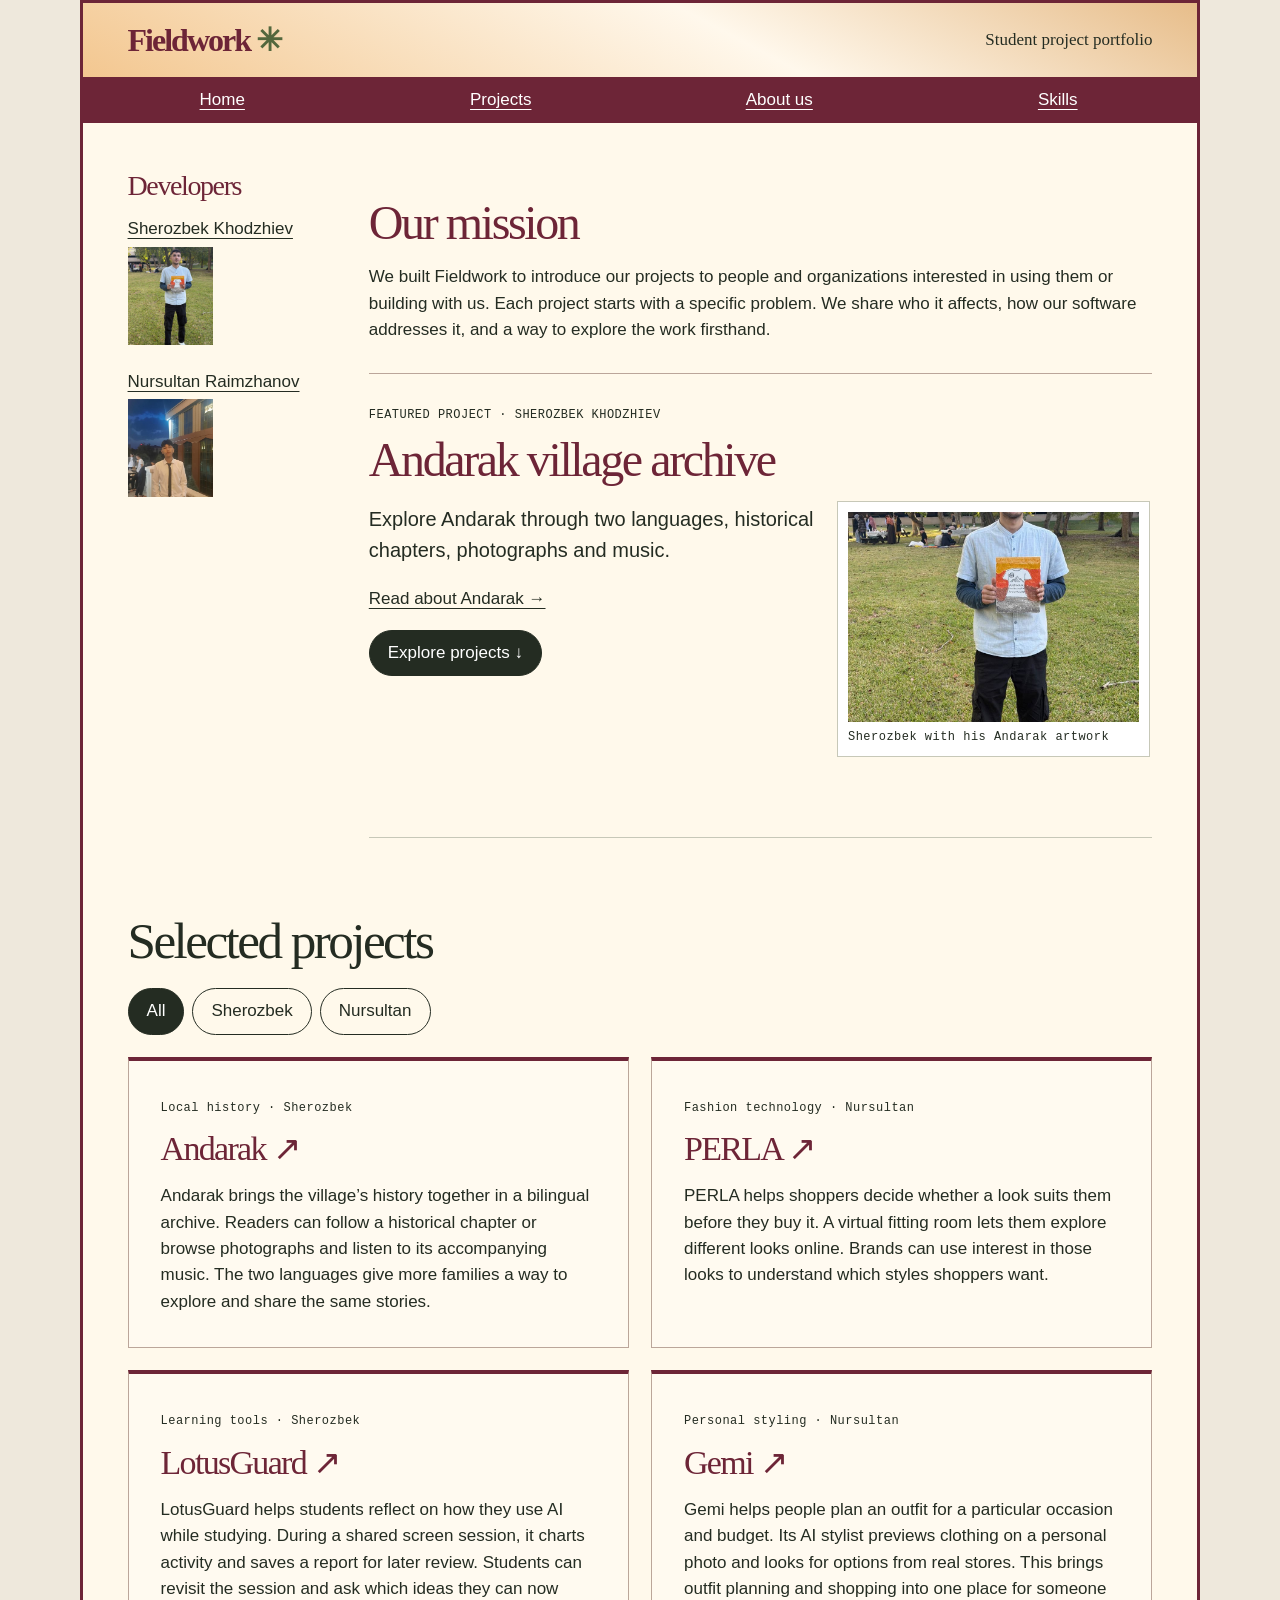
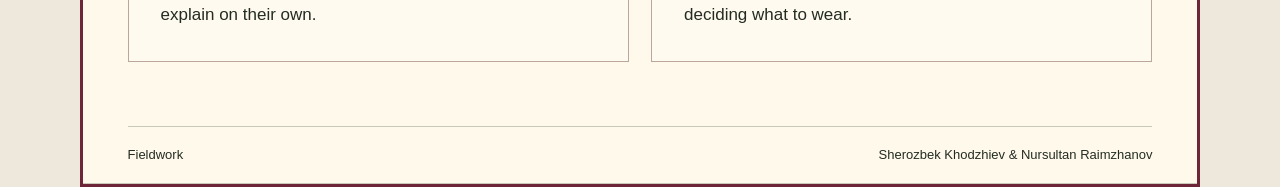
==== index.html @ 86f63195 "Introduce Fieldwork’s mission and unify the four project profiles" ====
<!DOCTYPE html>
<html lang="en">
 <head>
  <meta charset="utf-8"/>
  <meta content="width=device-width, initial-scale=1" name="viewport"/>
  <title>
   Student project portfolio | Fieldwork
  </title>
  <link href="normalize.css" rel="stylesheet"/>
  <link href="slicknav.css" rel="stylesheet"/>
  <link href="style.css?v=3" rel="stylesheet"/>
  <script defer="" src="jquery.min.js">
  </script>
  <script defer="" src="jquery.slicknav.min.js">
  </script>
  <script defer="" src="app.js?v=2">
  </script>
 </head>
 <body>
  <header>
   <a class="brand" href="index.html">
    Fieldwork
    <span>
     ✳
    </span>
   </a>
   <p>
    Student project portfolio
   </p>
  </header>
  <nav aria-label="Mobile navigation" id="mobile_menu">
  </nav>
  <nav aria-label="Main" class="class-nav">
   <ul id="nav_menu">
    <li>
     <a href="index.html">
      Home
     </a>
    </li>
    <li>
     <a href="index.html#projects">
      Projects
     </a>
     <ul>
      <li>
       <a href="andarak.html">
        Andarak
       </a>
      </li>
      <li>
       <a href="perla.html">
        PERLA
       </a>
      </li>
      <li>
       <a href="lotus.html">
        LotusGuard
       </a>
      </li>
      <li>
       <a href="gimi.html">
        Gemi
       </a>
      </li>
     </ul>
    </li>
    <li>
     <a href="about.html">
      About us
     </a>
    </li>
    <li>
     <a href="about.html#skills">
      Skills
     </a>
    </li>
   </ul>
  </nav>
  <main>
   <div class="class-layout">
    <aside class="directory">
     <h2>
      Developers
     </h2>
     <a href="about.html">
      Sherozbek Khodzhiev
     </a>
     <img alt="Sherozbek" src="assets/sheroz.jpg"/>
     <a href="about.html#nursultan">
      Nursultan Raimzhanov
     </a>
     <img alt="Nursultan" src="assets/nursultan.jpg"/>
    </aside>
    <section class="hero">
     <div class="mission">
      <h1>
       Our mission
      </h1>
      <p>
       We built Fieldwork to introduce our projects to people and organizations interested in using them or building with us. Each project starts with a specific problem. We share who it affects, how our software addresses it, and a way to explore the work firsthand.
      </p>
     </div>
     <p class="eyebrow">
      Featured project · Sherozbek Khodzhiev
     </p>
     <article>
      <h2>
       Andarak village archive
      </h2>
      <figure>
       <img alt="Sherozbek holding a painting of Andarak" src="assets/sheroz.jpg"/>
       <figcaption>
        Sherozbek with his Andarak artwork
       </figcaption>
      </figure>
      <p class="intro">
       Explore Andarak through two languages, historical chapters, photographs and music.
      </p>
      <p>
       <a href="andarak.html">
        Read about Andarak →
       </a>
      </p>
      <a class="button" href="#projects">
       Explore projects ↓
      </a>
     </article>
    </section>
   </div>
   <section id="projects">
    <h2>
     Selected projects
    </h2>
    <div aria-label="Filter projects by author" class="filters">
     <button aria-pressed="true">
      All
     </button>
     <button aria-pressed="false">
      Sherozbek
     </button>
     <button aria-pressed="false">
      Nursultan
     </button>
    </div>
    <div class="grid">
     <article class="project-card" data-owner="Sherozbek">
      <small>
       Local history · Sherozbek
      </small>
      <h3>
       <a href="andarak.html">
        Andarak ↗
       </a>
      </h3>
      <p>
       Andarak brings the village’s history together in a bilingual archive. Readers can follow a historical chapter or browse photographs and listen to its accompanying music. The two languages give more families a way to explore and share the same stories.
      </p>
     </article>
     <article class="project-card" data-owner="Nursultan">
      <small>
       Fashion technology · Nursultan
      </small>
      <h3>
       <a href="perla.html">
        PERLA ↗
       </a>
      </h3>
      <p>
       PERLA helps shoppers decide whether a look suits them before they buy it. A virtual fitting room lets them explore different looks online. Brands can use interest in those looks to understand which styles shoppers want.
      </p>
     </article>
     <article class="project-card" data-owner="Sherozbek">
      <small>
       Learning tools · Sherozbek
      </small>
      <h3>
       <a href="lotus.html">
        LotusGuard ↗
       </a>
      </h3>
      <p>
       LotusGuard helps students reflect on how they use AI while studying. During a shared screen session, it charts activity and saves a report for later review. Students can revisit the session and ask which ideas they can now explain on their own.
      </p>
     </article>
     <article class="project-card" data-owner="Nursultan">
      <small>
       Personal styling · Nursultan
      </small>
      <h3>
       <a href="gimi.html">
        Gemi ↗
       </a>
      </h3>
      <p>
       Gemi helps people plan an outfit for a particular occasion and budget. Its AI stylist previews clothing on a personal photo and looks for options from real stores. This brings outfit planning and shopping into one place for someone deciding what to wear.
      </p>
     </article>
    </div>
   </section>
  </main>
  <footer>
   Fieldwork
   <span>
    Sherozbek Khodzhiev &amp; Nursultan Raimzhanov
   </span>
  </footer>
 </body>
</html>
---- style.css ----
:root { color-scheme: light; --ink: #242c22; --paper: #f6f4e9; --line: #c7c8b8; }
* { box-sizing: border-box; }
body { margin: auto; max-width: 1260px; padding: 0 clamp(18px,5vw,70px); color: var(--ink); background: var(--paper); font: 17px/1.55 'Helvetica Neue',Arial,sans-serif; }
header, nav, footer, .filters { display: flex; gap: 1rem; align-items: center; }
header, footer { justify-content: space-between; border-bottom: 1px solid var(--line); padding: 18px 0; }
.brand { font: bold 32px Georgia,serif; letter-spacing: -2px; }
.brand span, em { color: #53673d; }
a { color: inherit; text-underline-offset: 4px; }
header a, .button, .cover, h3 a { text-decoration: none; }
a:hover, nav a:focus { text-decoration: underline; }
.hero, .slide { display: grid; grid-template-columns: 1.3fr 1fr; gap: 6%; align-items: center; }
section { padding: clamp(34px,5vw,70px) 0; border-bottom: 1px solid var(--line); }
h1,h2,h3 { font: normal 1em/1 Georgia,serif; margin: .25em 0; letter-spacing: -.05em; }
h1 { font-size: clamp(58px,7vw,100px); }
h2 { font-size: clamp(38px,4vw,58px); }
h3 { font-size: 34px; }
.eyebrow, small, figcaption { font: 12px/1.5 'Courier New',monospace; letter-spacing: .04em; }
.eyebrow { text-transform: uppercase; }
.intro { font-size: 20px; max-width: 54ch; }
figure { margin: 0; padding: 10px; background: white; border: 1px solid var(--line); transform: rotate(2deg); }
figure img { width: 100%; height: clamp(240px,26vw,355px); object-fit: cover; object-position: center 40%; display: block; }
figcaption { padding-top: 6px; }
.button, button { display: inline-block; border: 1px solid var(--ink); border-radius: 30px; padding: 9px 18px; font: inherit; cursor: pointer; }
.button, button[aria-pressed=true] { background: var(--ink); color: white; }
button { color: var(--ink); background: transparent; }
.filters { margin: 22px 0; flex-wrap: wrap; gap: 8px; }
.grid { display: grid; grid-template-columns: repeat(3,1fr); gap: 22px; }
.art { aspect-ratio: 1.65; display: grid; place-content: center; place-items: center; border: 1px solid #0002; margin-bottom: 12px; overflow: hidden; }
.art span { font: italic clamp(32px,4vw,60px) Georgia,serif; letter-spacing: -.07em; }
.art i { font: 12px monospace; text-transform: uppercase; }
.andarak { background: repeating-radial-gradient(ellipse at 0% 140%,transparent 0 13px,#ffffff30 14px 15px),#bbcc91; }
.perla { background: linear-gradient(140deg,#e4c2bc,#f5ded7 44%,#bb928b); color: #4d2d34; }
.lotus { background: repeating-linear-gradient(0deg,transparent 0 22px,#ffffff22 23px 24px),#b4cdcd; }
.story { max-width: 780px; margin: auto; }
.story .art { max-height: 260px; }
.story h2 { margin-top: .8em; }
.slide { margin-top: 32px; grid-template-columns: minmax(160px,320px) 1fr; }
.slide img { width: 100%; height: 325px; object-fit: cover; object-position: center 32%; }
table { border-collapse: collapse; width: 100%; }
td, th { padding: 14px 5px; border-bottom: 1px solid var(--line); text-align: left; }
footer { font-size: 13px; }
:focus-visible { outline: 3px solid #925120; outline-offset: 3px; }
@media(max-width: 700px) {
  .hero,.grid,.slide { grid-template-columns: 1fr; gap: 20px; }
  .brand { font-size: 27px; }
  nav { font-size: 14px; gap: 10px; }
  figure { transform: none; }
  .slide img { max-width: 360px; }
}

.film { display: block; width: 100%; aspect-ratio: 16 / 9; border: 0; background: var(--ink); }

/* The framed masthead, navigation band and people sidebar follow Town Hall. */
body { max-width: 1120px; padding: 0; border: 3px solid #6d2537; background: #fff9eb; }
html { background: #eee8dc; }
header { padding: 18px 4%; background: linear-gradient(28deg,#f3c790,#fff8ec 58%,#e7bd8a); border: 0; }
header .brand { color: #6d2537; }
header p { margin: 0; font-family: Georgia,serif; }
main,footer { padding-inline: 4%; }
.class-nav { display: block; background: #6d2537; color: white; }
#nav_menu, #nav_menu ul { list-style: none; padding: 0; margin: 0; }
#nav_menu { display: flex; }
#nav_menu li { position: relative; flex: 1; }
#nav_menu a { display: block; padding: 10px 14px; text-align: center; }
#nav_menu ul { display: none; position: absolute; z-index: 2; background: #6d2537; min-width: 100%; }
#nav_menu li:hover > ul, #nav_menu li:focus-within > ul { display: block; }
#mobile_menu { display: none; }
.class-layout { display: grid; grid-template-columns: 190px 1fr; gap: 5%; }
.directory { padding-top: 42px; }
.directory h2 { font-size: 28px; color: #6d2537; }
.directory a { display: block; margin: 16px 0 4px; }
.directory img { width: 85px; height: 98px; object-fit: cover; object-position: center 30%; }
.hero { display: block; }
.hero figure { float: right; width: 40%; margin: 5px 2px 16px 22px; transform: none; }
.hero figure img { height: 210px; }
.hero::after { content: ''; display: block; clear: both; }
.hero h1 { font-size: clamp(39px,5vw,66px); color: #6d2537; }
@media (max-width: 700px) {
  #mobile_menu { display: block; }
  #mobile_menu:has(.slicknav_menu) + .class-nav { display: none; }
  .slicknav_menu { background: #6d2537; }
  .class-layout { display: flex; flex-direction: column-reverse; gap: 0; }
  .directory { padding: 20px 0; }
  .hero figure { width: 46%; }
  header p { font-size: 14px; }
}

.mission { margin-bottom: 2rem; border-bottom: 1px solid #bba69a; padding-bottom: .8rem; }
.hero .mission h1, .hero article h2 { font-size: clamp(32px,4vw,48px); color: #6d2537; }
.grid { grid-template-columns: repeat(2,minmax(0,1fr)); grid-auto-rows: 1fr; }
.project-card { background: #fffaf0; border: 1px solid #bba69a; border-top: 4px solid #6d2537; padding: clamp(18px,3vw,32px); }
.project-card h3 { color: #6d2537; margin: .4em 0; }
.project-card p { margin-bottom: 0; }
@media(max-width:700px) { .grid { grid-template-columns: 1fr; grid-auto-rows: auto; } }
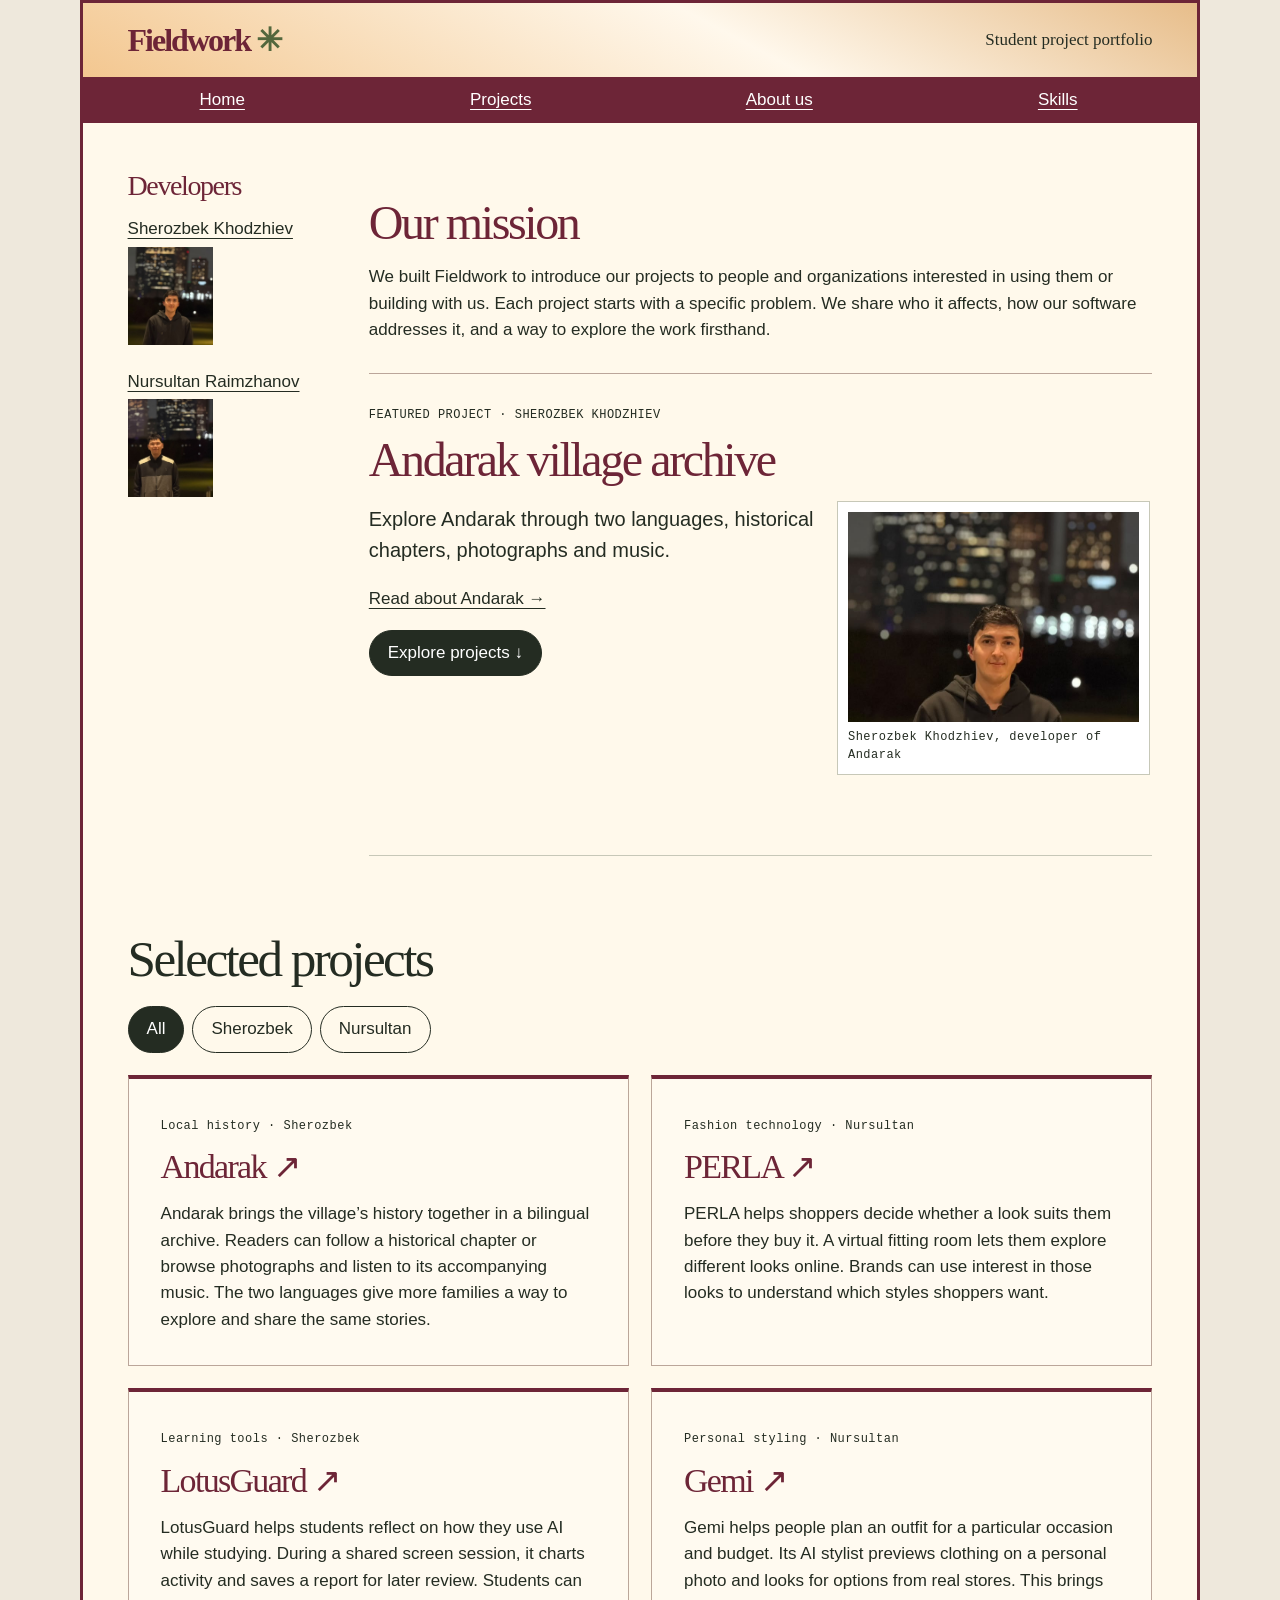
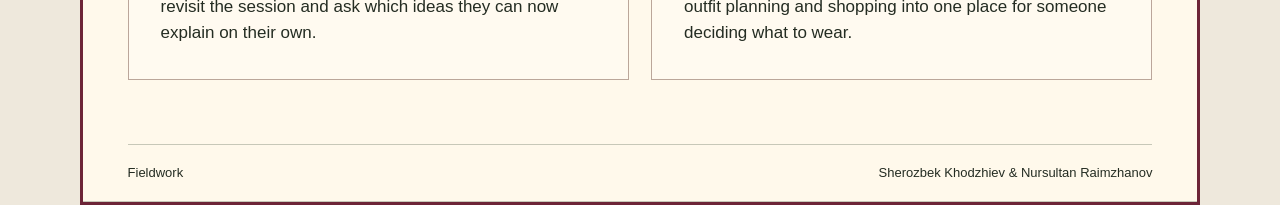
==== commit 85b5b212: "Replace developer portraits, remove team photo and add Gemi skills" ====
--- a/index.html
+++ b/index.html
@@ -13,7 +13,7 @@
   </script>
   <script defer="" src="jquery.slicknav.min.js">
   </script>
-  <script defer="" src="app.js?v=2">
+  <script defer="" src="app.js?v=3">
   </script>
  </head>
  <body>
@@ -85,11 +85,11 @@
      <a href="about.html">
       Sherozbek Khodzhiev
      </a>
-     <img alt="Sherozbek" src="assets/sheroz.jpg"/>
+     <img alt="Sherozbek" src="assets/sheroz.jpg?v=2"/>
      <a href="about.html#nursultan">
       Nursultan Raimzhanov
      </a>
-     <img alt="Nursultan" src="assets/nursultan.jpg"/>
+     <img alt="Nursultan" src="assets/nursultan.jpg?v=2"/>
     </aside>
     <section class="hero">
      <div class="mission">
@@ -108,9 +108,9 @@
        Andarak village archive
       </h2>
       <figure>
-       <img alt="Sherozbek holding a painting of Andarak" src="assets/sheroz.jpg"/>
+       <img alt="Portrait of Sherozbek Khodzhiev" src="assets/sheroz.jpg?v=2"/>
        <figcaption>
-        Sherozbek with his Andarak artwork
+        Sherozbek Khodzhiev, developer of Andarak
        </figcaption>
       </figure>
       <p class="intro">
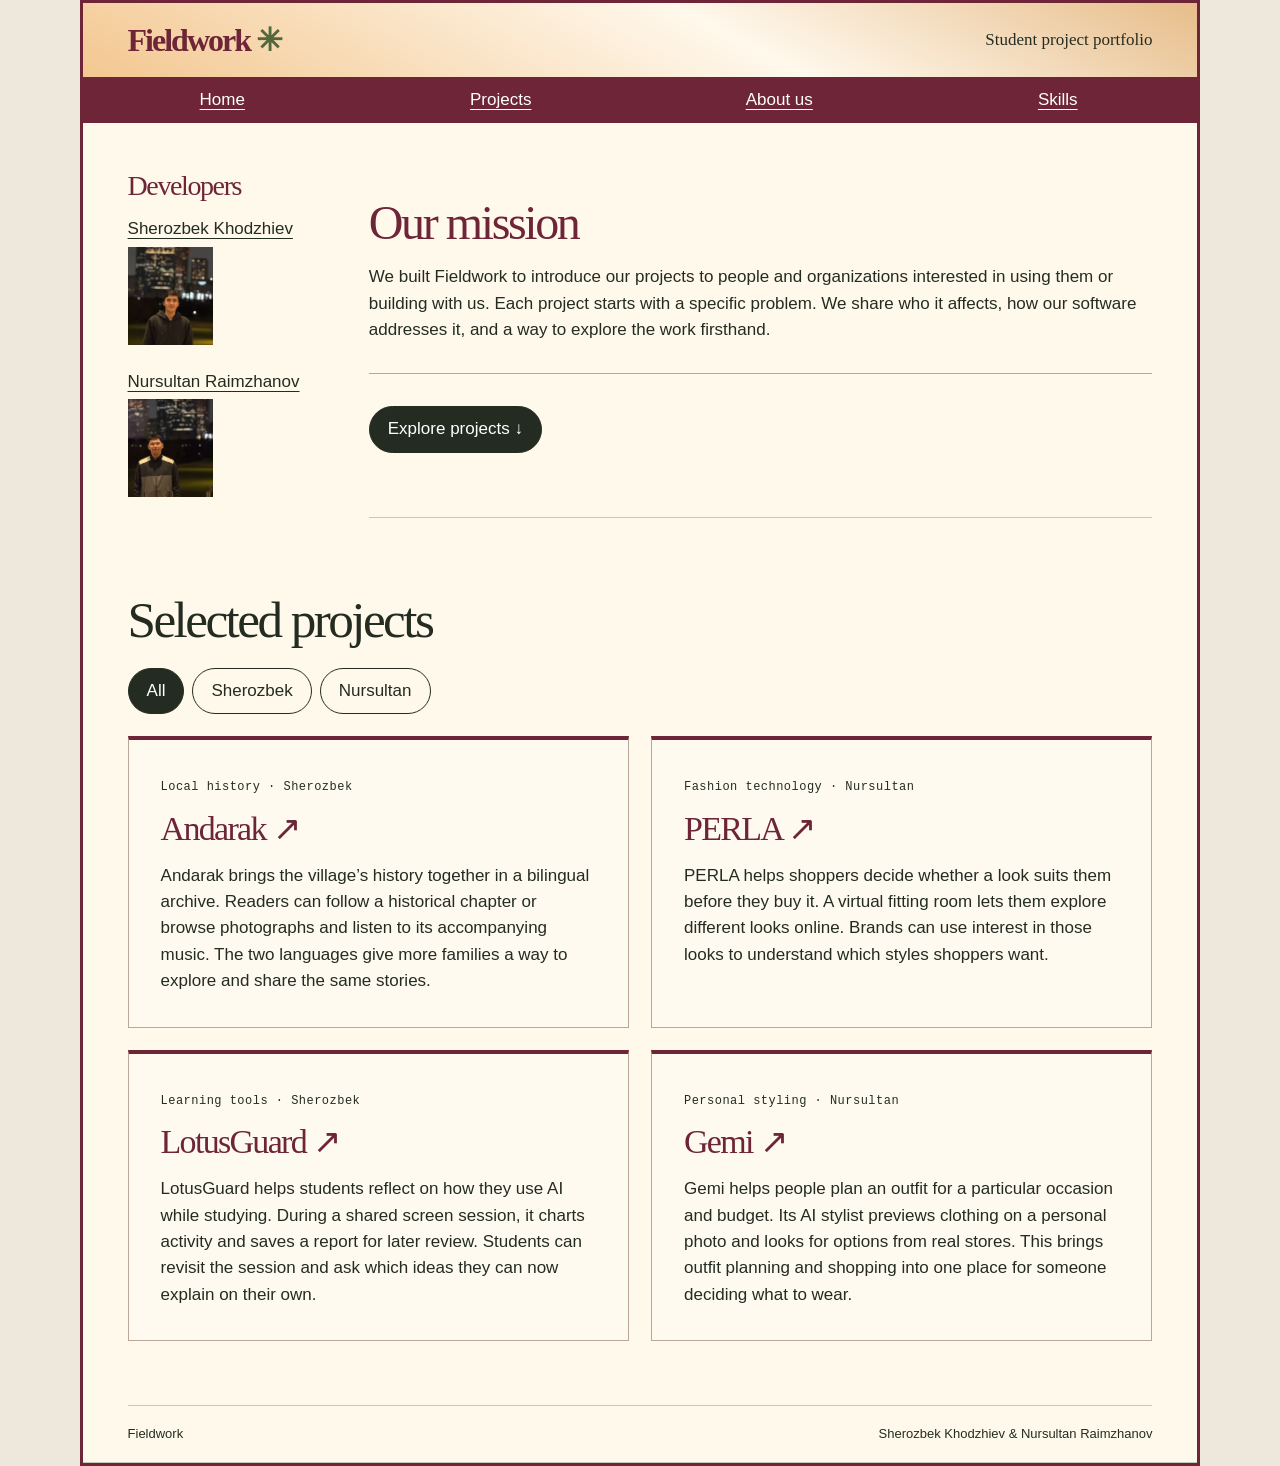
==== commit 2077d5ce: "Lead from the mission to the full project gallery" ====
--- a/index.html
+++ b/index.html
@@ -100,31 +100,7 @@
        We built Fieldwork to introduce our projects to people and organizations interested in using them or building with us. Each project starts with a specific problem. We share who it affects, how our software addresses it, and a way to explore the work firsthand.
       </p>
      </div>
-     <p class="eyebrow">
-      Featured project · Sherozbek Khodzhiev
-     </p>
-     <article>
-      <h2>
-       Andarak village archive
-      </h2>
-      <figure>
-       <img alt="Portrait of Sherozbek Khodzhiev" src="assets/sheroz.jpg?v=2"/>
-       <figcaption>
-        Sherozbek Khodzhiev, developer of Andarak
-       </figcaption>
-      </figure>
-      <p class="intro">
-       Explore Andarak through two languages, historical chapters, photographs and music.
-      </p>
-      <p>
-       <a href="andarak.html">
-        Read about Andarak →
-       </a>
-      </p>
-      <a class="button" href="#projects">
-       Explore projects ↓
-      </a>
-     </article>
+     <a class="button" href="#projects">Explore projects ↓</a>
     </section>
    </div>
    <section id="projects">
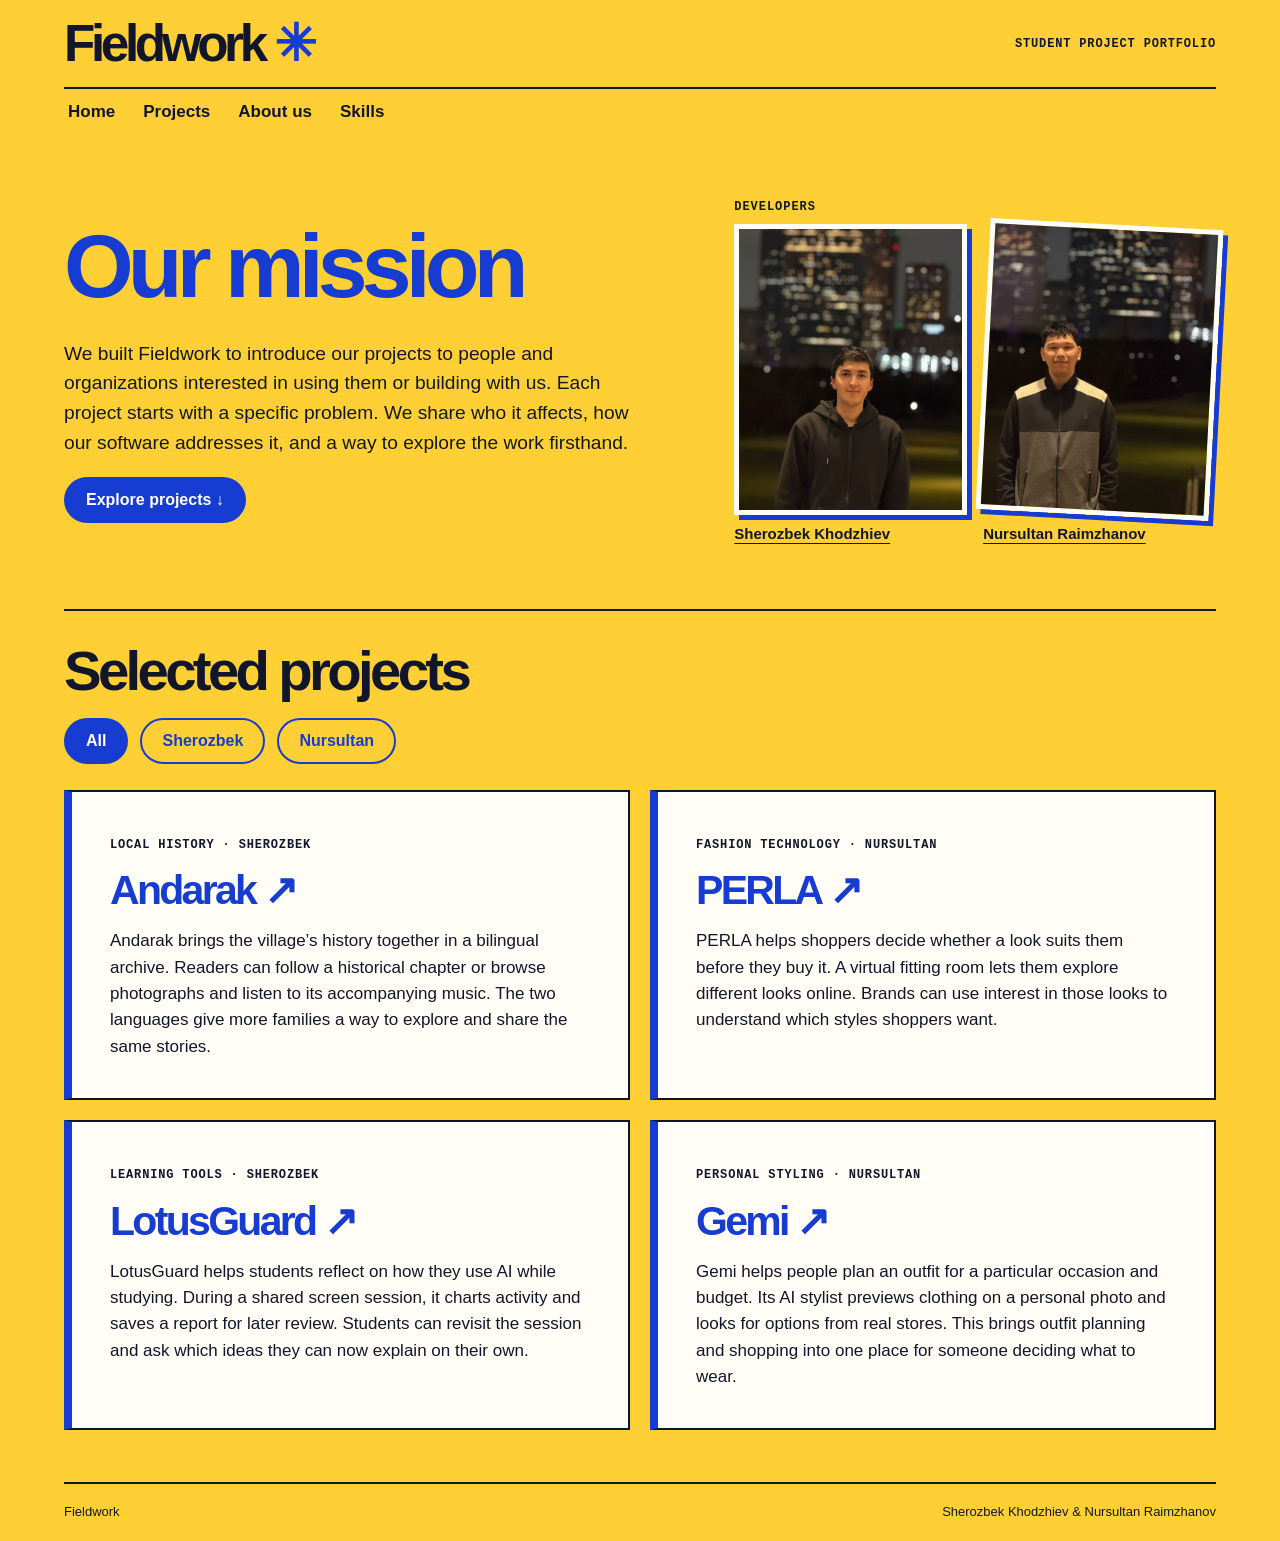
==== commit a7596c11: "Load the refreshed theme across every portfolio page" ====
--- a/index.html
+++ b/index.html
@@ -8,7 +8,7 @@
   </title>
   <link href="normalize.css" rel="stylesheet"/>
   <link href="slicknav.css" rel="stylesheet"/>
-  <link href="style.css?v=3" rel="stylesheet"/>
+  <link href="style.css?v=4" rel="stylesheet"/>
   <script defer="" src="jquery.min.js">
   </script>
   <script defer="" src="jquery.slicknav.min.js">
--- a/style.css
+++ b/style.css
@@ -1,94 +1,62 @@
-:root { color-scheme: light; --ink: #242c22; --paper: #f6f4e9; --line: #c7c8b8; }
+:root { --sun: #ffd035; --blue: #173cd1; --ink: #12162a; --paper: #fffdf5; color-scheme: light; }
 * { box-sizing: border-box; }
-body { margin: auto; max-width: 1260px; padding: 0 clamp(18px,5vw,70px); color: var(--ink); background: var(--paper); font: 17px/1.55 'Helvetica Neue',Arial,sans-serif; }
-header, nav, footer, .filters { display: flex; gap: 1rem; align-items: center; }
-header, footer { justify-content: space-between; border-bottom: 1px solid var(--line); padding: 18px 0; }
-.brand { font: bold 32px Georgia,serif; letter-spacing: -2px; }
-.brand span, em { color: #53673d; }
-a { color: inherit; text-underline-offset: 4px; }
-header a, .button, .cover, h3 a { text-decoration: none; }
-a:hover, nav a:focus { text-decoration: underline; }
-.hero, .slide { display: grid; grid-template-columns: 1.3fr 1fr; gap: 6%; align-items: center; }
-section { padding: clamp(34px,5vw,70px) 0; border-bottom: 1px solid var(--line); }
-h1,h2,h3 { font: normal 1em/1 Georgia,serif; margin: .25em 0; letter-spacing: -.05em; }
-h1 { font-size: clamp(58px,7vw,100px); }
-h2 { font-size: clamp(38px,4vw,58px); }
-h3 { font-size: 34px; }
-.eyebrow, small, figcaption { font: 12px/1.5 'Courier New',monospace; letter-spacing: .04em; }
-.eyebrow { text-transform: uppercase; }
-.intro { font-size: 20px; max-width: 54ch; }
-figure { margin: 0; padding: 10px; background: white; border: 1px solid var(--line); transform: rotate(2deg); }
-figure img { width: 100%; height: clamp(240px,26vw,355px); object-fit: cover; object-position: center 40%; display: block; }
-figcaption { padding-top: 6px; }
-.button, button { display: inline-block; border: 1px solid var(--ink); border-radius: 30px; padding: 9px 18px; font: inherit; cursor: pointer; }
-.button, button[aria-pressed=true] { background: var(--ink); color: white; }
-button { color: var(--ink); background: transparent; }
-.filters { margin: 22px 0; flex-wrap: wrap; gap: 8px; }
-.grid { display: grid; grid-template-columns: repeat(3,1fr); gap: 22px; }
-.art { aspect-ratio: 1.65; display: grid; place-content: center; place-items: center; border: 1px solid #0002; margin-bottom: 12px; overflow: hidden; }
-.art span { font: italic clamp(32px,4vw,60px) Georgia,serif; letter-spacing: -.07em; }
-.art i { font: 12px monospace; text-transform: uppercase; }
-.andarak { background: repeating-radial-gradient(ellipse at 0% 140%,transparent 0 13px,#ffffff30 14px 15px),#bbcc91; }
-.perla { background: linear-gradient(140deg,#e4c2bc,#f5ded7 44%,#bb928b); color: #4d2d34; }
-.lotus { background: repeating-linear-gradient(0deg,transparent 0 22px,#ffffff22 23px 24px),#b4cdcd; }
-.story { max-width: 780px; margin: auto; }
-.story .art { max-height: 260px; }
-.story h2 { margin-top: .8em; }
-.slide { margin-top: 32px; grid-template-columns: minmax(160px,320px) 1fr; }
-.slide img { width: 100%; height: 325px; object-fit: cover; object-position: center 32%; }
-table { border-collapse: collapse; width: 100%; }
-td, th { padding: 14px 5px; border-bottom: 1px solid var(--line); text-align: left; }
-footer { font-size: 13px; }
-:focus-visible { outline: 3px solid #925120; outline-offset: 3px; }
-@media(max-width: 700px) {
-  .hero,.grid,.slide { grid-template-columns: 1fr; gap: 20px; }
-  .brand { font-size: 27px; }
-  nav { font-size: 14px; gap: 10px; }
-  figure { transform: none; }
-  .slide img { max-width: 360px; }
-}
-
-.film { display: block; width: 100%; aspect-ratio: 16 / 9; border: 0; background: var(--ink); }
-
-/* The framed masthead, navigation band and people sidebar follow Town Hall. */
-body { max-width: 1120px; padding: 0; border: 3px solid #6d2537; background: #fff9eb; }
-html { background: #eee8dc; }
-header { padding: 18px 4%; background: linear-gradient(28deg,#f3c790,#fff8ec 58%,#e7bd8a); border: 0; }
-header .brand { color: #6d2537; }
-header p { margin: 0; font-family: Georgia,serif; }
-main,footer { padding-inline: 4%; }
-.class-nav { display: block; background: #6d2537; color: white; }
-#nav_menu, #nav_menu ul { list-style: none; padding: 0; margin: 0; }
-#nav_menu { display: flex; }
-#nav_menu li { position: relative; flex: 1; }
-#nav_menu a { display: block; padding: 10px 14px; text-align: center; }
-#nav_menu ul { display: none; position: absolute; z-index: 2; background: #6d2537; min-width: 100%; }
+body { margin: 0 auto; background: var(--sun); color: var(--ink); font: 17px/1.55 'Helvetica Neue', Arial, sans-serif; }
+header, main, footer, .class-nav { width: min(90%, 1180px); margin-inline: auto; }
+header,footer,.filters { display: flex; align-items: center; gap: 12px; }
+header,footer { justify-content: space-between; }
+header { padding: 18px 0; border-bottom: 2px solid var(--ink); }
+header p, small, .eyebrow, th { font: 600 12px/1.5 'Courier New',monospace; letter-spacing: .07em; text-transform: uppercase; }
+.brand { color: var(--ink); font-size: clamp(34px,4vw,58px); line-height: 1; letter-spacing: -.085em; font-weight: 800; }
+.brand span, em { color: var(--blue); }
+a { color: var(--blue); text-underline-offset: 4px; }
+.brand, nav a, .button, h3 a { text-decoration: none; }
+a:hover { text-decoration: underline; }
+:focus-visible { outline: 3px solid currentColor; outline-offset: 3px; }
+#nav_menu, #nav_menu ul { list-style: none; margin: 0; padding: 0; }
+#nav_menu { display: flex; gap: 20px; }
+#nav_menu li { position: relative; }
+#nav_menu a { display: block; padding: 10px 4px; font-weight: 600; color: var(--ink); }
+#nav_menu ul { display: none; position: absolute; z-index: 3; min-width: 150px; background: var(--paper); border: 2px solid var(--ink); padding: 4px 12px; }
 #nav_menu li:hover > ul, #nav_menu li:focus-within > ul { display: block; }
 #mobile_menu { display: none; }
-.class-layout { display: grid; grid-template-columns: 190px 1fr; gap: 5%; }
-.directory { padding-top: 42px; }
-.directory h2 { font-size: 28px; color: #6d2537; }
-.directory a { display: block; margin: 16px 0 4px; }
-.directory img { width: 85px; height: 98px; object-fit: cover; object-position: center 30%; }
-.hero { display: block; }
-.hero figure { float: right; width: 40%; margin: 5px 2px 16px 22px; transform: none; }
-.hero figure img { height: 210px; }
-.hero::after { content: ''; display: block; clear: both; }
-.hero h1 { font-size: clamp(39px,5vw,66px); color: #6d2537; }
-@media (max-width: 700px) {
+.class-layout { display: grid; grid-template-columns: 1.2fr 1fr; gap: 8%; align-items: center; padding: clamp(32px,5vw,74px) 0; }
+.hero { grid-column: 1; grid-row: 1; }
+h1,h2,h3 { line-height: 1; letter-spacing: -.065em; margin: 0 0 .3em; }
+h1 { font-size: clamp(52px,7vw,102px); }
+h2 { font-size: clamp(34px,4.4vw,62px); }
+h3 { font-size: clamp(29px,3.2vw,44px); }
+.mission h1 { color: var(--blue); }
+.mission p,.intro { max-width: 55ch; font-size: clamp(17px,1.5vw,21px); }
+.button, button { display: inline-block; border: 2px solid var(--blue); border-radius: 32px; padding: 9px 20px; font: 600 16px/1.5 Arial,sans-serif; cursor: pointer; color: var(--blue); background: transparent; }
+.button,button[aria-pressed=true] { background: var(--blue); color: white; }
+.directory { grid-column: 2; display: grid; grid-template-columns: repeat(2,minmax(0,1fr)); gap: 7px 16px; align-items: start; }
+.directory h2 { grid-column: span 2; font: 600 12px monospace; text-transform: uppercase; letter-spacing: .08em; }
+.directory img { grid-row: 2; width: 100%; aspect-ratio: 4/5; object-fit: cover; border: 5px solid var(--paper); box-shadow: 5px 5px var(--blue); }
+.directory a { grid-row: 3; color: var(--ink); font-weight: 700; font-size: 15px; }
+.directory img:last-child { transform: rotate(3deg); }
+#projects,#skills { padding: 32px 0 52px; border-top: 2px solid var(--ink); }
+.filters { flex-wrap: wrap; margin: 18px 0 26px; }
+.grid { display: grid; grid-template-columns: repeat(2,minmax(0,1fr)); gap: 20px; }
+.project-card { background: var(--paper); border: 2px solid var(--ink); border-left: 8px solid var(--blue); padding: clamp(20px,3vw,38px); }
+.project-card h3 { margin-top: .35em; }
+.project-card p { margin-bottom: 0; }
+.story, main > section:not(#projects) { padding-block: 40px; }
+.story { max-width: 790px; margin: auto; }
+.story h2 { margin-top: .8em; }
+.film { width: 100%; aspect-ratio: 16/9; display: block; border: 3px solid var(--ink); background: var(--ink); }
+.slide { display: grid; grid-template-columns: minmax(180px,300px) 1fr; gap: 5%; align-items: center; background: var(--paper); border: 2px solid var(--ink); padding: 20px; }
+.slide img { width: 100%; max-height: 340px; object-fit: cover; }
+table { width: 100%; border-collapse: collapse; background: var(--paper); }
+td,th { text-align: left; padding: 14px; border-bottom: 1px solid var(--ink); }
+footer { border-top: 2px solid var(--ink); padding-block: 18px; font-size: 13px; }
+@media(max-width:700px) {
   #mobile_menu { display: block; }
   #mobile_menu:has(.slicknav_menu) + .class-nav { display: none; }
-  .slicknav_menu { background: #6d2537; }
-  .class-layout { display: flex; flex-direction: column-reverse; gap: 0; }
-  .directory { padding: 20px 0; }
-  .hero figure { width: 46%; }
-  header p { font-size: 14px; }
+  .slicknav_menu,.slicknav_btn { background: var(--blue); }
+  .class-layout,.slide,.grid { grid-template-columns: 1fr; }
+  .class-layout { gap: 30px; }
+  .directory { grid-column: 1; width: min(100%,380px); }
+  .slide { gap: 18px; }
+  .slide img { max-width: 300px; }
+  header p { text-align: right; }
 }
-
-.mission { margin-bottom: 2rem; border-bottom: 1px solid #bba69a; padding-bottom: .8rem; }
-.hero .mission h1, .hero article h2 { font-size: clamp(32px,4vw,48px); color: #6d2537; }
-.grid { grid-template-columns: repeat(2,minmax(0,1fr)); grid-auto-rows: 1fr; }
-.project-card { background: #fffaf0; border: 1px solid #bba69a; border-top: 4px solid #6d2537; padding: clamp(18px,3vw,32px); }
-.project-card h3 { color: #6d2537; margin: .4em 0; }
-.project-card p { margin-bottom: 0; }
-@media(max-width:700px) { .grid { grid-template-columns: 1fr; grid-auto-rows: auto; } }
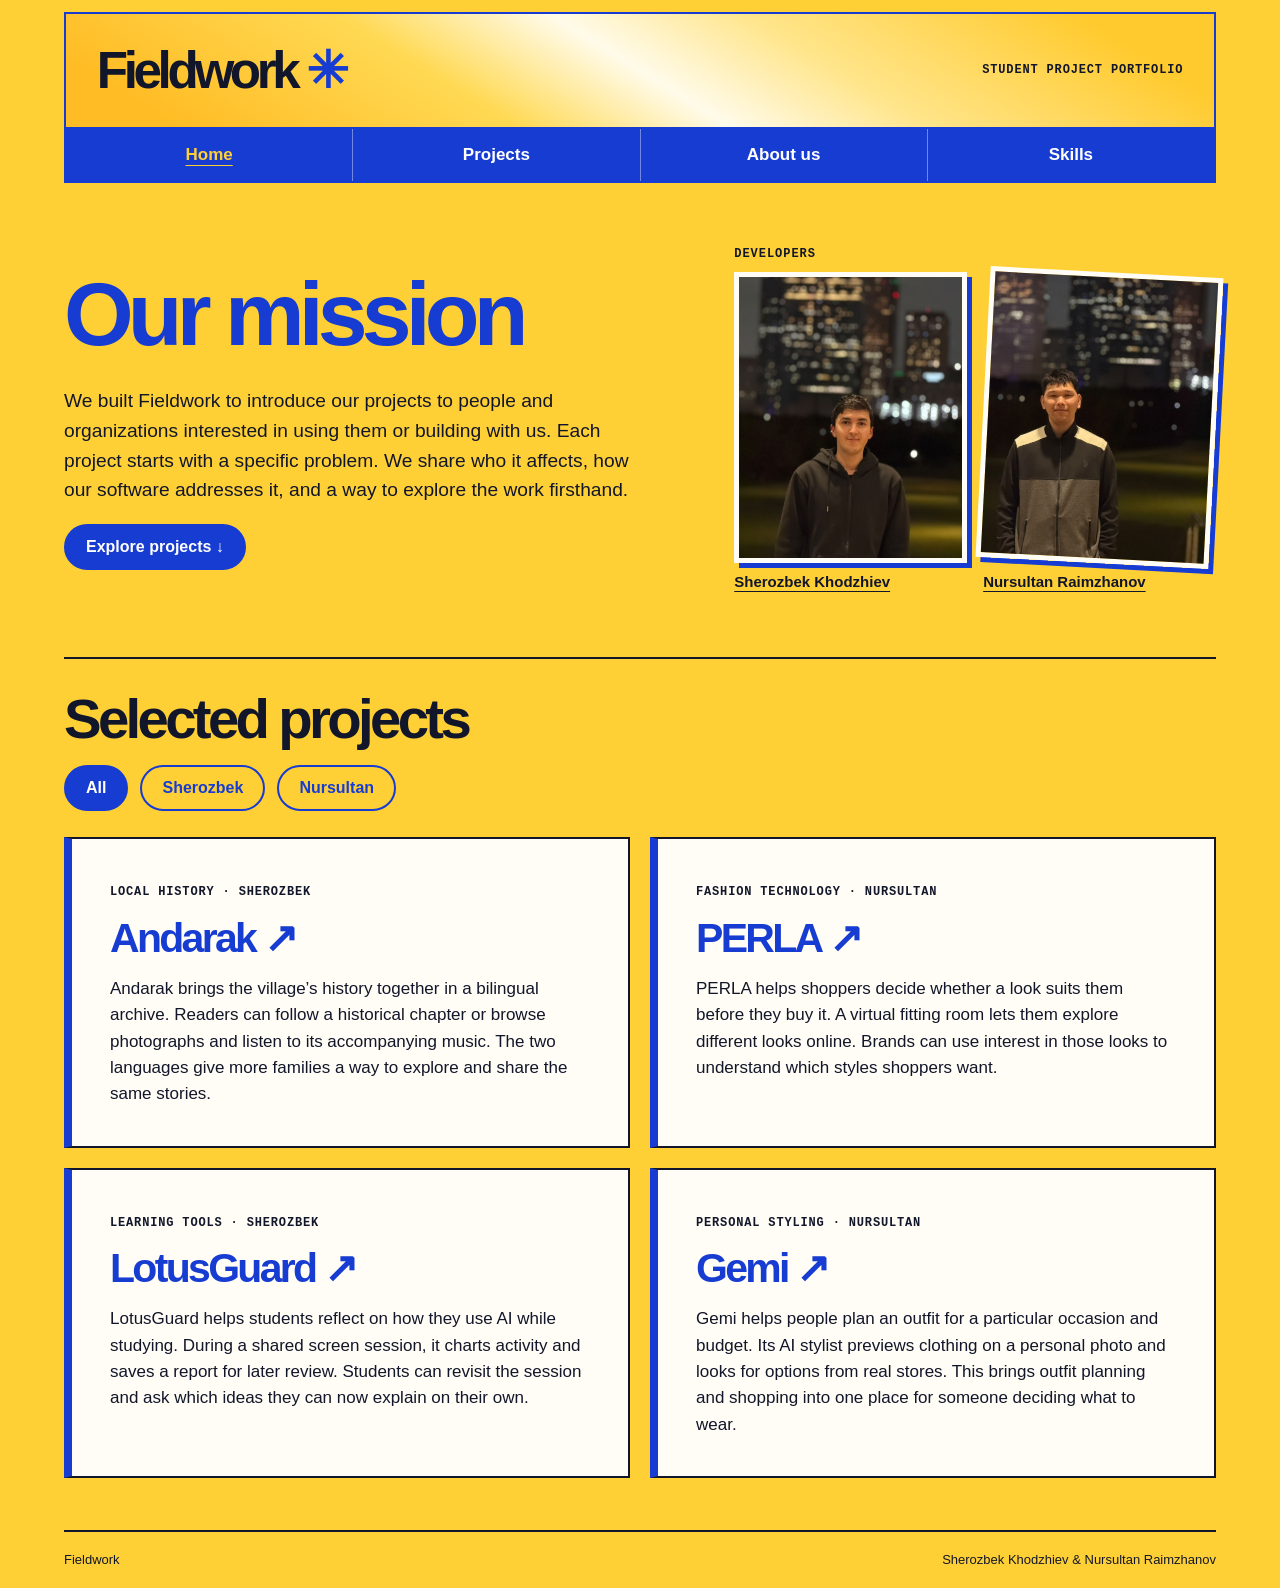
==== commit 13864706: "Frame the masthead and distinguish the active navigation tab" ====
--- a/index.html
+++ b/index.html
@@ -8,12 +8,12 @@
   </title>
   <link href="normalize.css" rel="stylesheet"/>
   <link href="slicknav.css" rel="stylesheet"/>
-  <link href="style.css?v=4" rel="stylesheet"/>
+  <link href="style.css?v=5" rel="stylesheet"/>
   <script defer="" src="jquery.min.js">
   </script>
   <script defer="" src="jquery.slicknav.min.js">
   </script>
-  <script defer="" src="app.js?v=3">
+  <script defer="" src="app.js?v=5">
   </script>
  </head>
  <body>
--- a/style.css
+++ b/style.css
@@ -60,3 +60,21 @@
   .slide img { max-width: 300px; }
   header p { text-align: right; }
 }
+
+/* A shared frame joins the masthead to the four navigation tabs. */
+header {
+  margin-top: 12px;
+  padding: clamp(16px,2.4vw,36px);
+  border: 2px solid var(--blue);
+  border-bottom: 0;
+  background: linear-gradient(32deg, #ffbc24 8%, #ffd953 34%, #fffbea 50%, #ffe58a 65%, #ffca2d 90%);
+}
+.class-nav, #mobile_menu { border: 2px solid var(--blue); background: var(--blue); }
+#nav_menu { gap: 0; }
+#nav_menu > li { flex: 1; text-align: center; }
+#nav_menu > li + li { border-left: 1px solid #ffffff65; }
+#nav_menu > li > a { padding: 13px 6px; color: white; }
+#nav_menu > li > a[aria-current], .slicknav_nav a[aria-current] { color: var(--sun); text-decoration: underline; text-underline-offset: 5px; }
+#nav_menu > li > a:hover, #nav_menu > li > a:focus-visible { background: #102fa5; }
+#nav_menu ul { left: 0; right: 0; text-align: left; }
+@media(max-width:700px) { #mobile_menu { width: min(90%,1180px); margin-inline: auto; } }
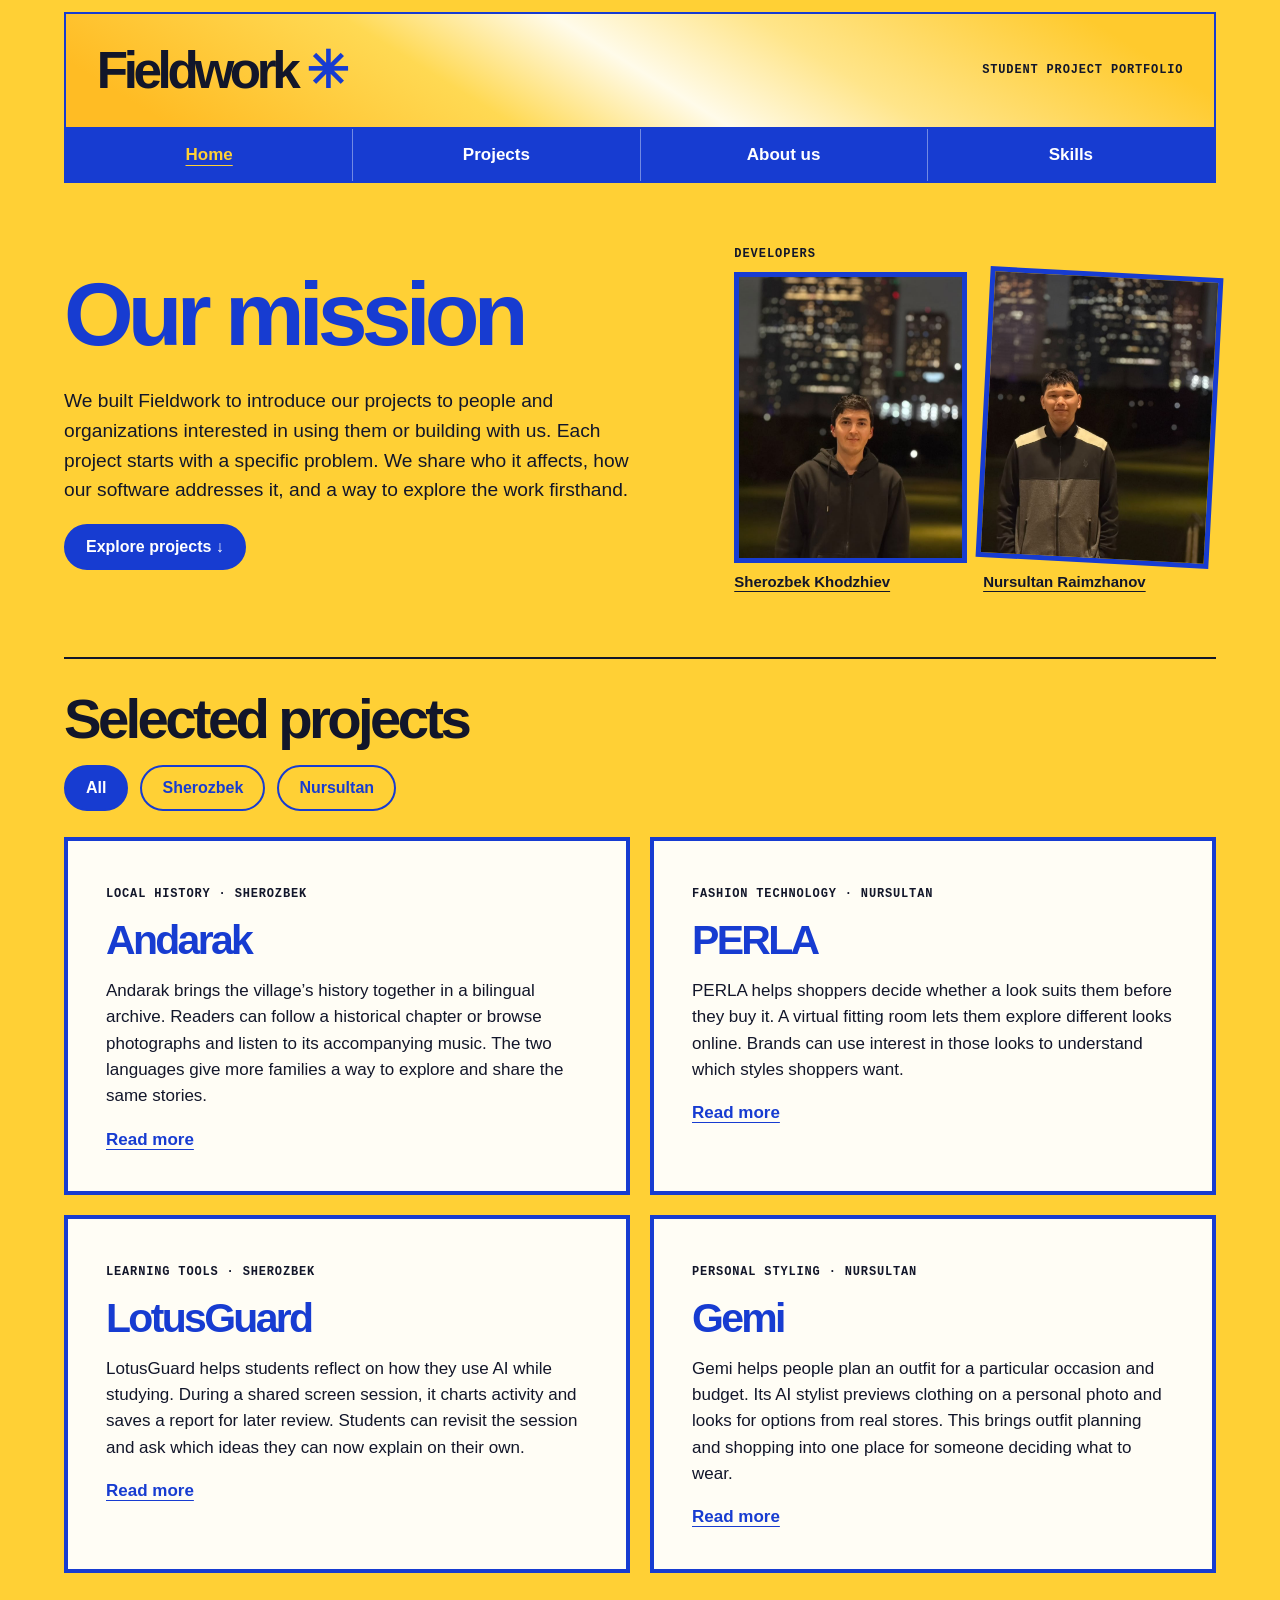
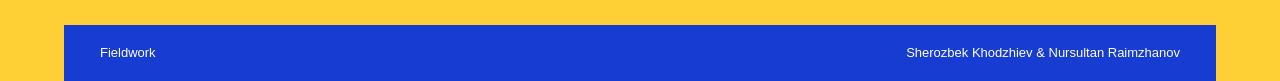
==== commit 4344e4da: "Add project reading links and complete the cobalt frames" ====
--- a/index.html
+++ b/index.html
@@ -8,7 +8,7 @@
   </title>
   <link href="normalize.css" rel="stylesheet"/>
   <link href="slicknav.css" rel="stylesheet"/>
-  <link href="style.css?v=5" rel="stylesheet"/>
+  <link href="style.css?v=6" rel="stylesheet"/>
   <script defer="" src="jquery.min.js">
   </script>
   <script defer="" src="jquery.slicknav.min.js">
@@ -125,12 +125,13 @@
       </small>
       <h3>
        <a href="andarak.html">
-        Andarak ↗
+        Andarak
        </a>
       </h3>
       <p>
        Andarak brings the village’s history together in a bilingual archive. Readers can follow a historical chapter or browse photographs and listen to its accompanying music. The two languages give more families a way to explore and share the same stories.
       </p>
+      <a class="read-more" href="andarak.html" aria-label="Read more about Andarak">Read more</a>
      </article>
      <article class="project-card" data-owner="Nursultan">
       <small>
@@ -138,12 +139,13 @@
       </small>
       <h3>
        <a href="perla.html">
-        PERLA ↗
+        PERLA
        </a>
       </h3>
       <p>
        PERLA helps shoppers decide whether a look suits them before they buy it. A virtual fitting room lets them explore different looks online. Brands can use interest in those looks to understand which styles shoppers want.
       </p>
+      <a class="read-more" href="perla.html" aria-label="Read more about PERLA">Read more</a>
      </article>
      <article class="project-card" data-owner="Sherozbek">
       <small>
@@ -151,12 +153,13 @@
       </small>
       <h3>
        <a href="lotus.html">
-        LotusGuard ↗
+        LotusGuard
        </a>
       </h3>
       <p>
        LotusGuard helps students reflect on how they use AI while studying. During a shared screen session, it charts activity and saves a report for later review. Students can revisit the session and ask which ideas they can now explain on their own.
       </p>
+      <a class="read-more" href="lotus.html" aria-label="Read more about LotusGuard">Read more</a>
      </article>
      <article class="project-card" data-owner="Nursultan">
       <small>
@@ -164,12 +167,13 @@
       </small>
       <h3>
        <a href="gimi.html">
-        Gemi ↗
+        Gemi
        </a>
       </h3>
       <p>
        Gemi helps people plan an outfit for a particular occasion and budget. Its AI stylist previews clothing on a personal photo and looks for options from real stores. This brings outfit planning and shopping into one place for someone deciding what to wear.
       </p>
+      <a class="read-more" href="gimi.html" aria-label="Read more about Gemi">Read more</a>
      </article>
     </div>
    </section>
--- a/style.css
+++ b/style.css
@@ -31,13 +31,13 @@
 .button,button[aria-pressed=true] { background: var(--blue); color: white; }
 .directory { grid-column: 2; display: grid; grid-template-columns: repeat(2,minmax(0,1fr)); gap: 7px 16px; align-items: start; }
 .directory h2 { grid-column: span 2; font: 600 12px monospace; text-transform: uppercase; letter-spacing: .08em; }
-.directory img { grid-row: 2; width: 100%; aspect-ratio: 4/5; object-fit: cover; border: 5px solid var(--paper); box-shadow: 5px 5px var(--blue); }
+.directory img { grid-row: 2; width: 100%; aspect-ratio: 4/5; object-fit: cover; border: 5px solid var(--blue); }
 .directory a { grid-row: 3; color: var(--ink); font-weight: 700; font-size: 15px; }
 .directory img:last-child { transform: rotate(3deg); }
 #projects,#skills { padding: 32px 0 52px; border-top: 2px solid var(--ink); }
 .filters { flex-wrap: wrap; margin: 18px 0 26px; }
 .grid { display: grid; grid-template-columns: repeat(2,minmax(0,1fr)); gap: 20px; }
-.project-card { background: var(--paper); border: 2px solid var(--ink); border-left: 8px solid var(--blue); padding: clamp(20px,3vw,38px); }
+.project-card { background: var(--paper); border: 4px solid var(--blue); padding: clamp(20px,3vw,38px); }
 .project-card h3 { margin-top: .35em; }
 .project-card p { margin-bottom: 0; }
 .story, main > section:not(#projects) { padding-block: 40px; }
@@ -48,7 +48,7 @@
 .slide img { width: 100%; max-height: 340px; object-fit: cover; }
 table { width: 100%; border-collapse: collapse; background: var(--paper); }
 td,th { text-align: left; padding: 14px; border-bottom: 1px solid var(--ink); }
-footer { border-top: 2px solid var(--ink); padding-block: 18px; font-size: 13px; }
+footer { background: var(--blue); color: white; padding: 18px clamp(16px,3vw,36px); font-size: 13px; }
 @media(max-width:700px) {
   #mobile_menu { display: block; }
   #mobile_menu:has(.slicknav_menu) + .class-nav { display: none; }
@@ -78,3 +78,6 @@
 #nav_menu > li > a:hover, #nav_menu > li > a:focus-visible { background: #102fa5; }
 #nav_menu ul { left: 0; right: 0; text-align: left; }
 @media(max-width:700px) { #mobile_menu { width: min(90%,1180px); margin-inline: auto; } }
+
+.slide img { border: 5px solid var(--blue); }
+.read-more { display: inline-block; margin-top: 1em; font-weight: 700; }
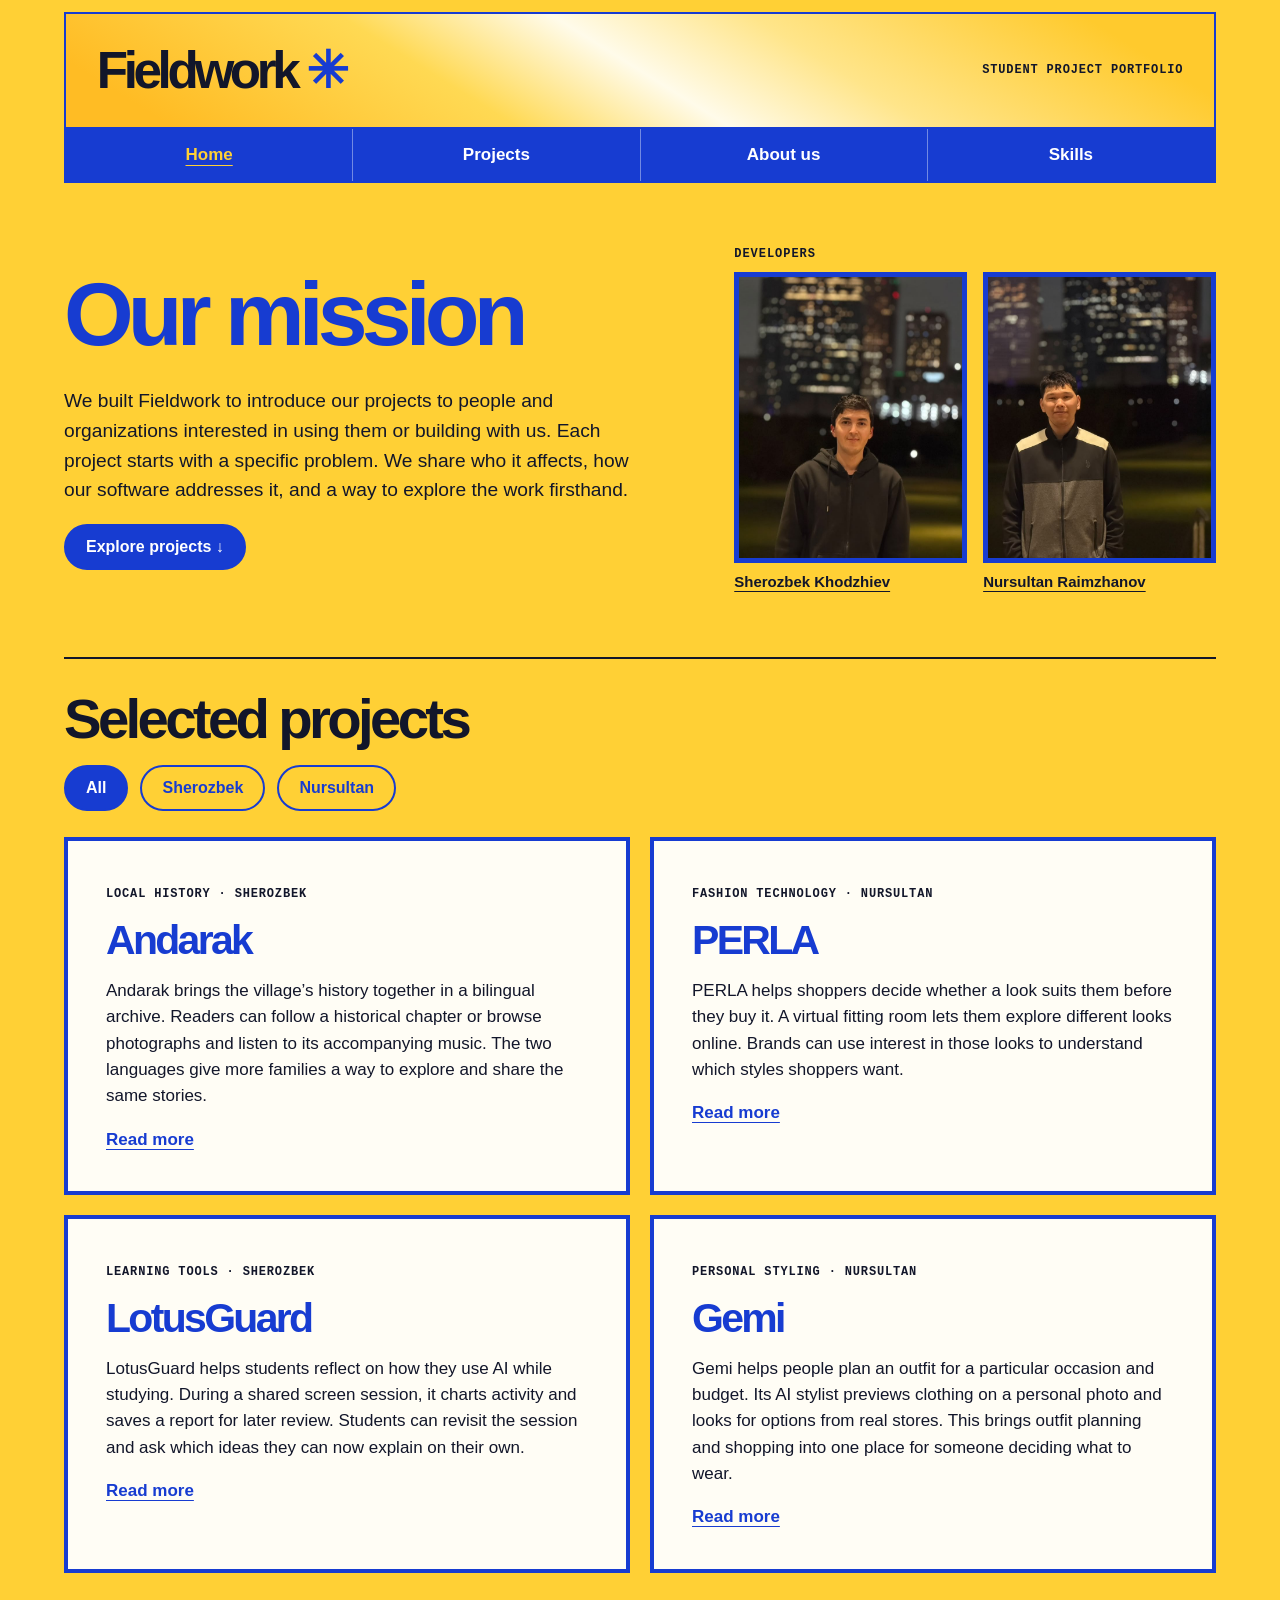
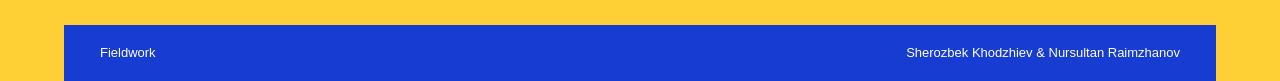
==== commit a1d399c5: "Align both developer portrait frames" ====
--- a/index.html
+++ b/index.html
@@ -8,7 +8,7 @@
   </title>
   <link href="normalize.css" rel="stylesheet"/>
   <link href="slicknav.css" rel="stylesheet"/>
-  <link href="style.css?v=6" rel="stylesheet"/>
+  <link href="style.css?v=7" rel="stylesheet"/>
   <script defer="" src="jquery.min.js">
   </script>
   <script defer="" src="jquery.slicknav.min.js">
--- a/style.css
+++ b/style.css
@@ -33,7 +33,6 @@
 .directory h2 { grid-column: span 2; font: 600 12px monospace; text-transform: uppercase; letter-spacing: .08em; }
 .directory img { grid-row: 2; width: 100%; aspect-ratio: 4/5; object-fit: cover; border: 5px solid var(--blue); }
 .directory a { grid-row: 3; color: var(--ink); font-weight: 700; font-size: 15px; }
-.directory img:last-child { transform: rotate(3deg); }
 #projects,#skills { padding: 32px 0 52px; border-top: 2px solid var(--ink); }
 .filters { flex-wrap: wrap; margin: 18px 0 26px; }
 .grid { display: grid; grid-template-columns: repeat(2,minmax(0,1fr)); gap: 20px; }
